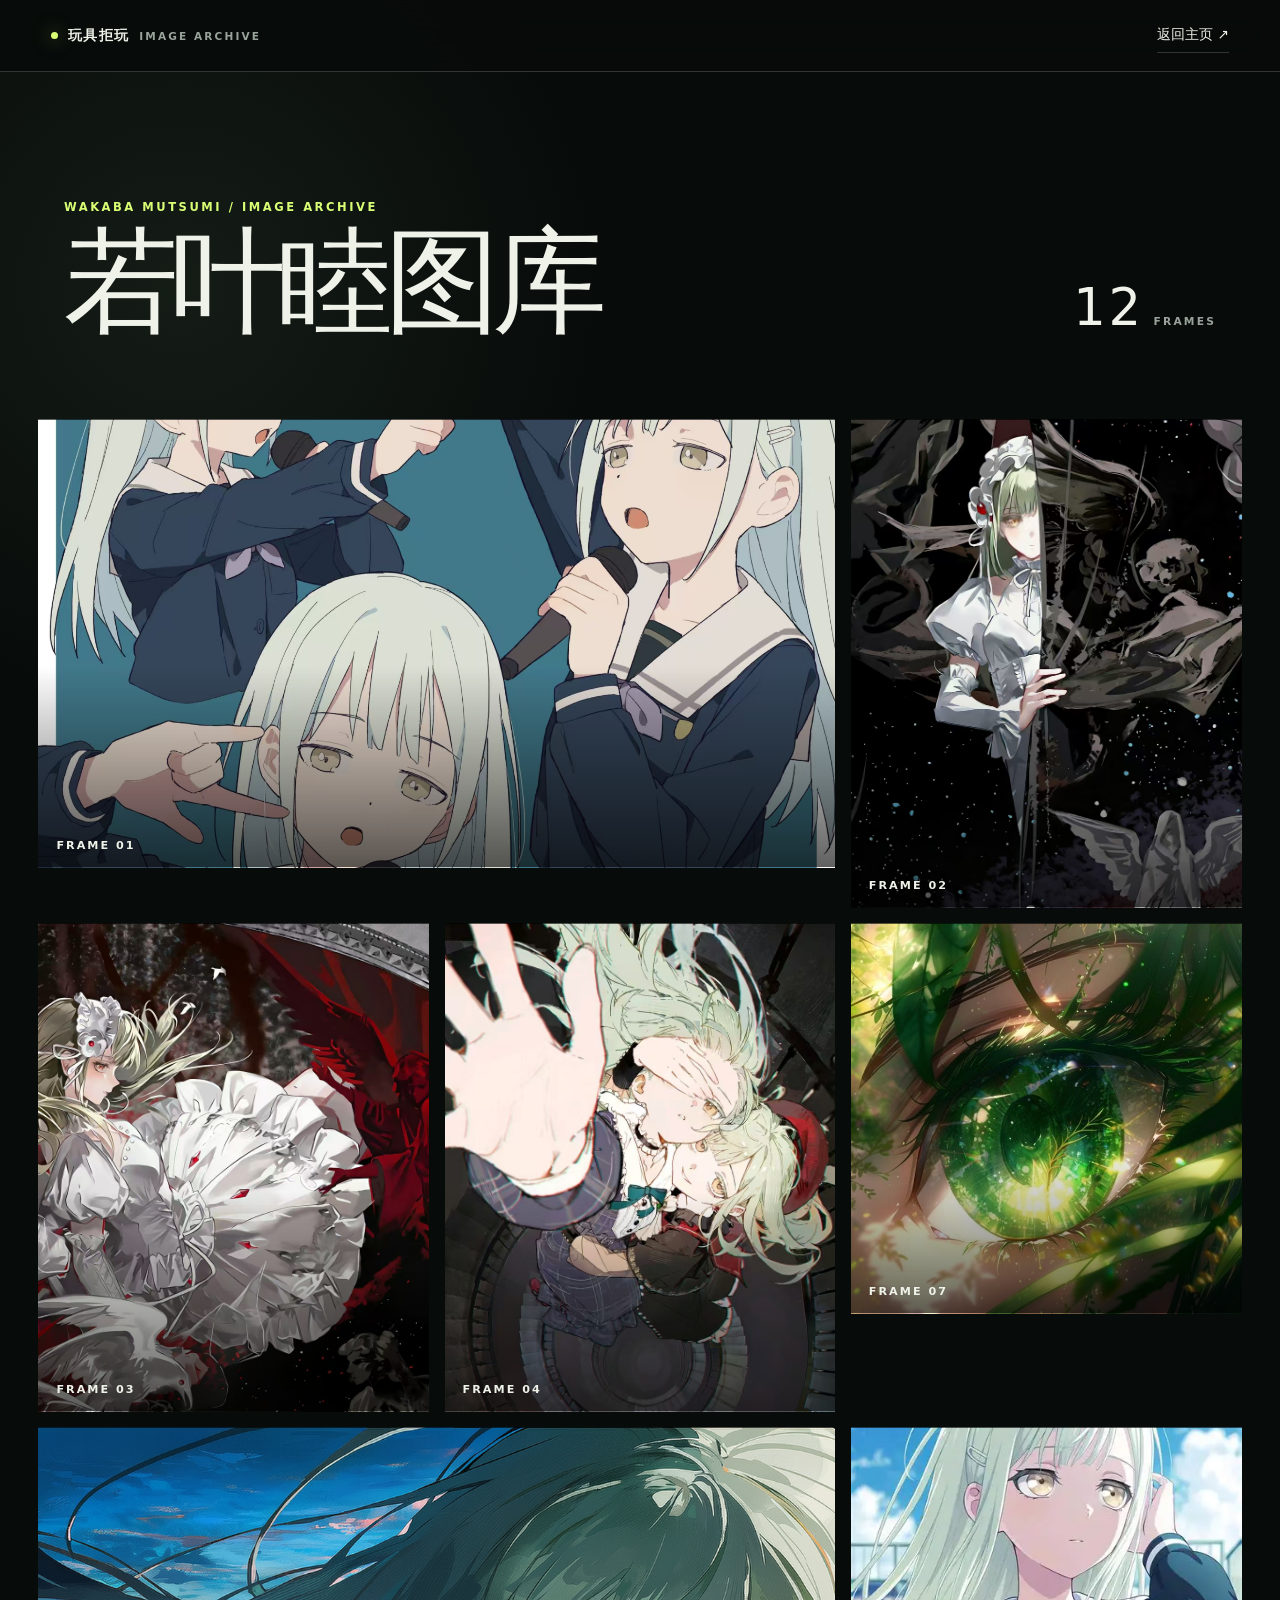
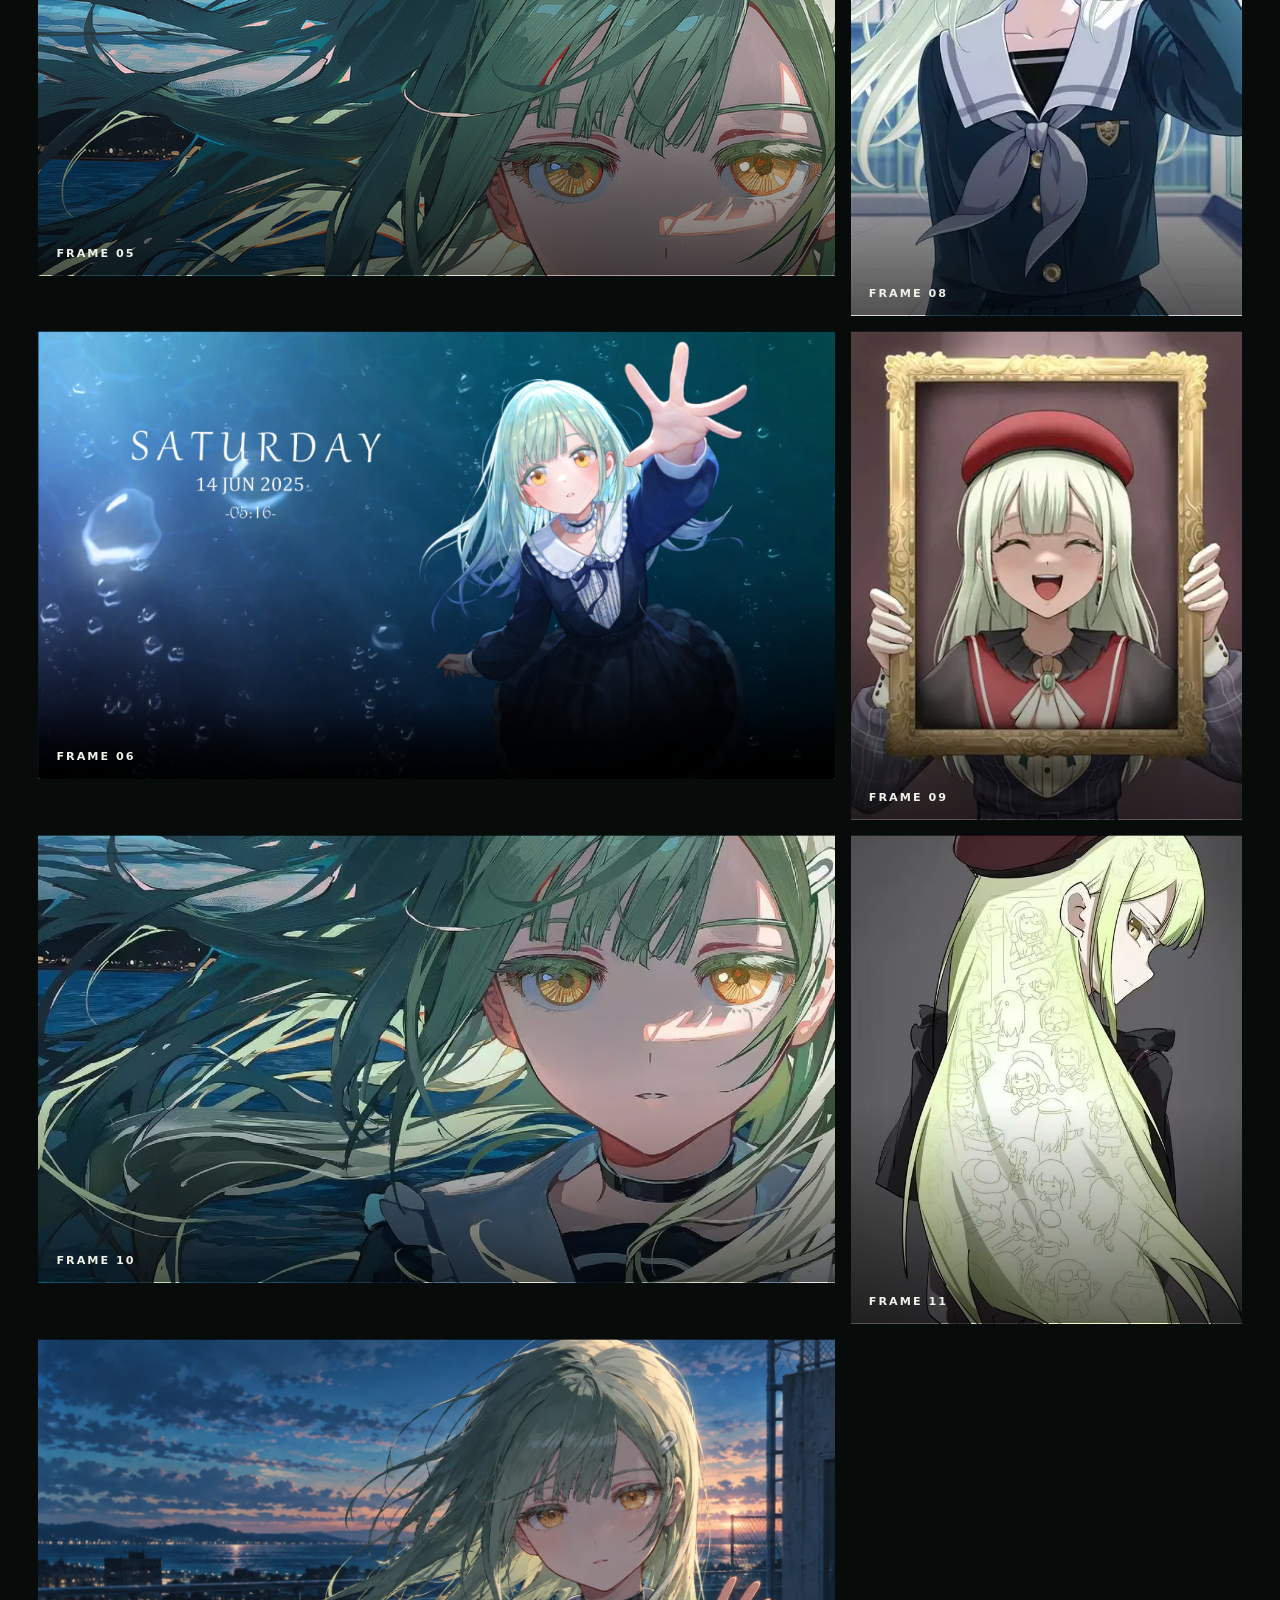
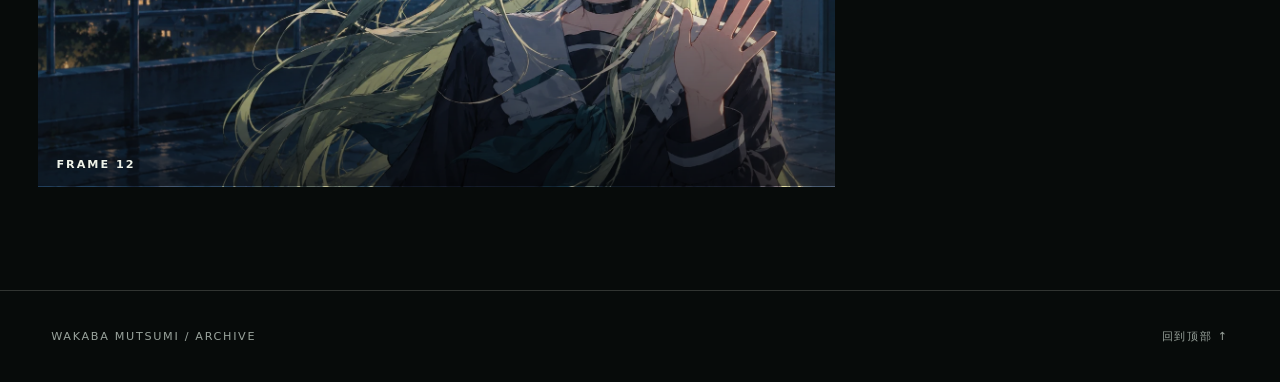
==== gallery.html @ 1264b60f "Add interactive Mutsumi image gallery" ====
<!doctype html>
<html lang="zh-CN">
  <head>
    <meta charset="utf-8" />
    <meta name="viewport" content="width=device-width, initial-scale=1" />
    <meta name="theme-color" content="#070b0a" />
    <title>若叶睦图库 | 玩具拒玩</title>
    <meta name="description" content="若叶睦图片收藏与全屏滑动预览。" />
    <link
      rel="icon"
      type="image/svg+xml"
      href="data:image/svg+xml,%3Csvg xmlns='http://www.w3.org/2000/svg' viewBox='0 0 64 64'%3E%3Crect width='64' height='64' rx='14' fill='%2308100d'/%3E%3Ccircle cx='32' cy='32' r='18' fill='none' stroke='%23b8d67b' stroke-width='4'/%3E%3Ccircle cx='32' cy='32' r='7' fill='%23e7ff91'/%3E%3C/svg%3E"
    />
    <link rel="stylesheet" href="./gallery.css?v=1" />
  </head>
  <body>
    <header class="gallery-header">
      <a class="gallery-brand" href="./index.html">
        <span aria-hidden="true"></span>
        <strong>玩具拒玩</strong>
        <small>IMAGE ARCHIVE</small>
      </a>
      <a class="back-link" href="./index.html">返回主页 <span aria-hidden="true">↗</span></a>
    </header>

    <main>
      <section class="gallery-intro" aria-labelledby="galleryTitle">
        <div>
          <p>WAKABA MUTSUMI / IMAGE ARCHIVE</p>
          <h1 id="galleryTitle">若叶睦图库</h1>
        </div>
        <p class="gallery-count"><strong id="imageCount">00</strong><span>FRAMES</span></p>
      </section>

      <section class="gallery-overview" aria-label="全部图片">
        <div id="galleryGrid" class="gallery-grid"></div>
      </section>
    </main>

    <footer class="gallery-footer">
      <span>WAKABA MUTSUMI / ARCHIVE</span>
      <a href="#galleryTitle">回到顶部 ↑</a>
    </footer>

    <dialog id="imageViewer" class="image-viewer" aria-label="图片浏览器">
      <div class="viewer-shell">
        <header class="viewer-header">
          <span id="viewerCounter">01 / 12</span>
          <button id="closeViewer" type="button" aria-label="关闭大图">关闭 ×</button>
        </header>

        <div id="viewerStage" class="viewer-stage">
          <button id="previousImage" class="viewer-arrow viewer-arrow-left" type="button" aria-label="上一张">←</button>
          <figure class="viewer-figure">
            <img id="viewerImage" src="" alt="" />
          </figure>
          <button id="nextImage" class="viewer-arrow viewer-arrow-right" type="button" aria-label="下一张">→</button>
        </div>

        <div class="viewer-bottom">
          <p>左右滑动或使用方向键切换</p>
          <div id="viewerThumbnails" class="viewer-thumbnails" aria-label="图片缩略导航"></div>
        </div>
      </div>
    </dialog>

    <script src="./gallery.js?v=1"></script>
  </body>
</html>
---- gallery.css ----
:root {
  color-scheme: dark;
  --ink: #070b0a;
  --paper: #eef2e8;
  --muted: #99a39c;
  --line: rgba(238, 242, 232, 0.18);
  --acid: #d9ff74;
  --header-height: 72px;
}

* { box-sizing: border-box; }

html { scroll-behavior: smooth; }

body {
  margin: 0;
  background:
    radial-gradient(circle at 14% 8%, rgba(114, 145, 104, 0.13), transparent 27rem),
    var(--ink);
  color: var(--paper);
  font-family: Inter, ui-sans-serif, system-ui, -apple-system, BlinkMacSystemFont, "Segoe UI", sans-serif;
}

body.viewer-open { overflow: hidden; }

button, a { color: inherit; font: inherit; }

a { text-decoration: none; }

button { border: 0; }

.gallery-header {
  position: sticky;
  z-index: 20;
  top: 0;
  min-height: var(--header-height);
  padding: 0 clamp(20px, 4vw, 64px);
  border-bottom: 1px solid var(--line);
  background: rgba(7, 11, 10, 0.86);
  backdrop-filter: blur(18px);
  display: flex;
  align-items: center;
  justify-content: space-between;
}

.gallery-brand {
  display: flex;
  align-items: center;
  gap: 10px;
  letter-spacing: 0.08em;
}

.gallery-brand > span {
  width: 7px;
  height: 7px;
  border-radius: 50%;
  background: var(--acid);
  box-shadow: 0 0 18px rgba(217, 255, 116, 0.58);
}

.gallery-brand strong { font-size: 0.88rem; }

.gallery-brand small {
  color: var(--muted);
  font-size: 0.66rem;
  font-weight: 700;
  letter-spacing: 0.2em;
}

.back-link {
  border-bottom: 1px solid var(--line);
  padding: 8px 0;
  font-size: 0.86rem;
}

.back-link:hover, .back-link:focus-visible { border-color: var(--acid); color: var(--acid); }

main { padding: 0 clamp(14px, 3vw, 46px) clamp(60px, 8vw, 120px); }

.gallery-intro {
  min-height: 38vh;
  padding: clamp(58px, 10vw, 128px) clamp(6px, 2vw, 26px) clamp(42px, 7vw, 82px);
  display: flex;
  align-items: flex-end;
  justify-content: space-between;
  gap: 30px;
}

.gallery-intro p {
  margin: 0 0 14px;
  color: var(--acid);
  font-size: 0.72rem;
  font-weight: 700;
  letter-spacing: 0.22em;
}

.gallery-intro h1 {
  margin: 0;
  font-family: "Noto Serif SC", "Songti SC", serif;
  font-size: clamp(3rem, 9vw, 8.5rem);
  font-weight: 500;
  letter-spacing: -0.07em;
  line-height: 0.95;
}

.gallery-intro .gallery-count {
  margin: 0;
  color: var(--paper);
  display: flex;
  align-items: baseline;
  gap: 10px;
}

.gallery-count strong { font-size: clamp(2rem, 4vw, 4rem); font-weight: 300; }
.gallery-count span { color: var(--muted); font-size: 0.67rem; letter-spacing: 0.2em; }

.gallery-grid {
  display: grid;
  grid-template-columns: repeat(12, minmax(0, 1fr));
  grid-auto-flow: dense;
  gap: clamp(8px, 1.2vw, 18px);
}

.gallery-item {
  position: relative;
  grid-column: span 4;
  min-height: 280px;
  padding: 0;
  overflow: hidden;
  background: #101614;
  cursor: zoom-in;
  text-align: left;
  isolation: isolate;
}

.gallery-item.is-wide { grid-column: span 8; aspect-ratio: 16 / 9; }
.gallery-item.is-square { aspect-ratio: 1; }
.gallery-item.is-portrait { aspect-ratio: 4 / 5; }

.gallery-item img {
  width: 100%;
  height: 100%;
  display: block;
  object-fit: cover;
  transition: transform 650ms cubic-bezier(0.2, 0.72, 0.2, 1), filter 450ms ease;
}

.gallery-item::after {
  content: "";
  position: absolute;
  inset: 0;
  z-index: 1;
  border: 1px solid transparent;
  background: linear-gradient(180deg, transparent 55%, rgba(0, 0, 0, 0.62));
  transition: border-color 250ms ease;
  pointer-events: none;
}

.gallery-item span {
  position: absolute;
  z-index: 2;
  left: 18px;
  bottom: 16px;
  font-size: 0.7rem;
  font-weight: 700;
  letter-spacing: 0.18em;
}

.gallery-item:hover img, .gallery-item:focus-visible img { transform: scale(1.035); filter: saturate(1.08); }
.gallery-item:hover::after, .gallery-item:focus-visible::after { border-color: var(--acid); }
.gallery-item:focus-visible { outline: 2px solid var(--acid); outline-offset: 3px; }

.gallery-footer {
  min-height: 92px;
  padding: 0 clamp(20px, 4vw, 64px);
  border-top: 1px solid var(--line);
  color: var(--muted);
  display: flex;
  align-items: center;
  justify-content: space-between;
  font-size: 0.7rem;
  letter-spacing: 0.15em;
}

.gallery-footer a:hover, .gallery-footer a:focus-visible { color: var(--acid); }

.image-viewer {
  width: 100vw;
  max-width: none;
  height: 100dvh;
  max-height: none;
  margin: 0;
  padding: 0;
  border: 0;
  background: rgba(3, 5, 5, 0.97);
  color: var(--paper);
}

.image-viewer::backdrop { background: rgba(0, 0, 0, 0.82); }

.viewer-shell {
  height: 100%;
  min-height: 0;
  display: grid;
  grid-template-rows: 64px minmax(0, 1fr) 112px;
}

.viewer-header {
  padding: 0 clamp(18px, 3vw, 44px);
  border-bottom: 1px solid var(--line);
  display: flex;
  align-items: center;
  justify-content: space-between;
  font-size: 0.72rem;
  letter-spacing: 0.18em;
}

.viewer-header button {
  padding: 12px 0 12px 20px;
  background: transparent;
  cursor: pointer;
}

.viewer-header button:hover, .viewer-header button:focus-visible { color: var(--acid); }

.viewer-stage {
  min-height: 0;
  display: grid;
  grid-template-columns: clamp(48px, 8vw, 108px) minmax(0, 1fr) clamp(48px, 8vw, 108px);
  align-items: stretch;
  touch-action: pan-y;
  user-select: none;
}

.viewer-figure {
  min-width: 0;
  min-height: 0;
  margin: 0;
  padding: clamp(12px, 2vw, 28px);
  display: grid;
  place-items: center;
}

.viewer-figure img {
  max-width: 100%;
  max-height: 100%;
  display: block;
  object-fit: contain;
  opacity: 1;
  transform: translateX(0);
  transition: opacity 150ms ease, transform 150ms ease;
}

.viewer-figure img.is-changing { opacity: 0; transform: translateX(var(--shift, 12px)); }

.viewer-arrow {
  background: transparent;
  color: var(--paper);
  font-size: 1.5rem;
  cursor: pointer;
}

.viewer-arrow:hover, .viewer-arrow:focus-visible { color: var(--acid); background: rgba(255, 255, 255, 0.035); }

.viewer-bottom {
  min-width: 0;
  padding: 12px clamp(18px, 3vw, 44px) 18px;
  border-top: 1px solid var(--line);
  display: grid;
  grid-template-columns: minmax(160px, 0.35fr) minmax(0, 1fr);
  align-items: center;
  gap: 24px;
}

.viewer-bottom > p {
  margin: 0;
  color: var(--muted);
  font-size: 0.72rem;
  letter-spacing: 0.1em;
}

.viewer-thumbnails {
  min-width: 0;
  overflow-x: auto;
  display: flex;
  gap: 8px;
  scrollbar-width: thin;
  scrollbar-color: var(--acid) transparent;
}

.viewer-thumb {
  flex: 0 0 56px;
  width: 56px;
  height: 56px;
  padding: 0;
  border: 1px solid transparent;
  background: #111;
  opacity: 0.5;
  cursor: pointer;
}

.viewer-thumb img { width: 100%; height: 100%; display: block; object-fit: cover; }
.viewer-thumb.is-active { border-color: var(--acid); opacity: 1; }
.viewer-thumb:focus-visible { outline: 2px solid var(--acid); outline-offset: -3px; }

@media (max-width: 760px) {
  :root { --header-height: 62px; }
  .gallery-brand small { display: none; }
  .gallery-intro { min-height: 30vh; align-items: flex-end; }
  .gallery-intro h1 { letter-spacing: -0.055em; }
  .gallery-count span { display: none; }
  .gallery-grid { grid-template-columns: repeat(2, minmax(0, 1fr)); grid-auto-flow: row; }
  .gallery-item, .gallery-item.is-wide { grid-column: span 1; min-height: 0; aspect-ratio: 4 / 5; }
  .gallery-item:nth-child(1), .gallery-item:nth-child(5), .gallery-item:nth-child(10), .gallery-item:nth-child(12) { grid-column: 1 / -1; aspect-ratio: 16 / 10; }
  .viewer-shell { grid-template-rows: 56px minmax(0, 1fr) 90px; }
  .viewer-stage { grid-template-columns: minmax(0, 1fr); }
  .viewer-arrow { position: absolute; z-index: 3; top: 50%; width: 52px; height: 70px; background: rgba(0, 0, 0, 0.25); }
  .viewer-arrow-left { left: 0; }
  .viewer-arrow-right { right: 0; }
  .viewer-figure { padding: 10px; }
  .viewer-bottom { grid-template-columns: 1fr; padding: 10px 14px 14px; }
  .viewer-bottom > p { display: none; }
  .viewer-thumb { flex-basis: 52px; width: 52px; height: 52px; }
}

@media (max-width: 430px) {
  .gallery-header { padding-inline: 16px; }
  .gallery-brand strong { font-size: 0.82rem; }
  .back-link { font-size: 0.78rem; }
  main { padding-inline: 9px; }
  .gallery-intro { padding-inline: 7px; }
  .gallery-grid { gap: 7px; }
  .gallery-item span { left: 11px; bottom: 10px; }
}

@media (prefers-reduced-motion: reduce) {
  html { scroll-behavior: auto; }
  .gallery-item img, .viewer-figure img { transition: none; }
}
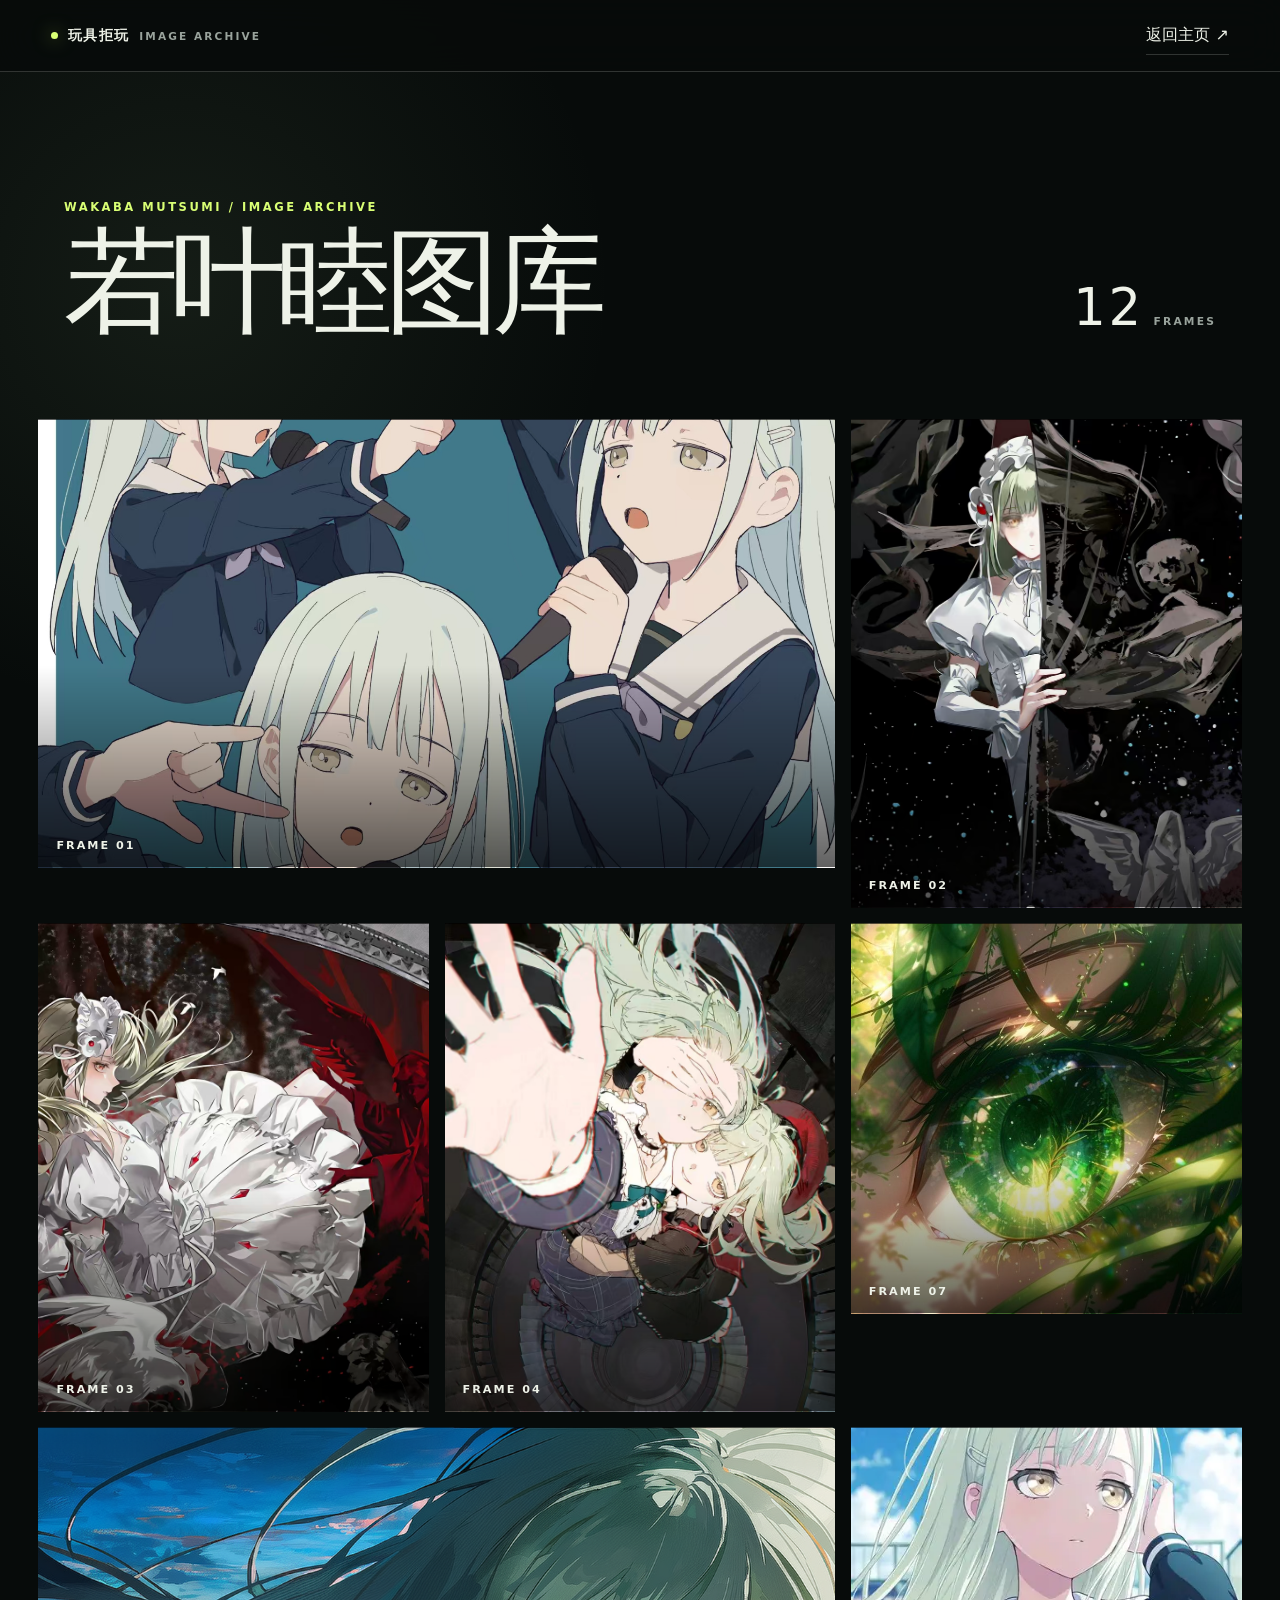
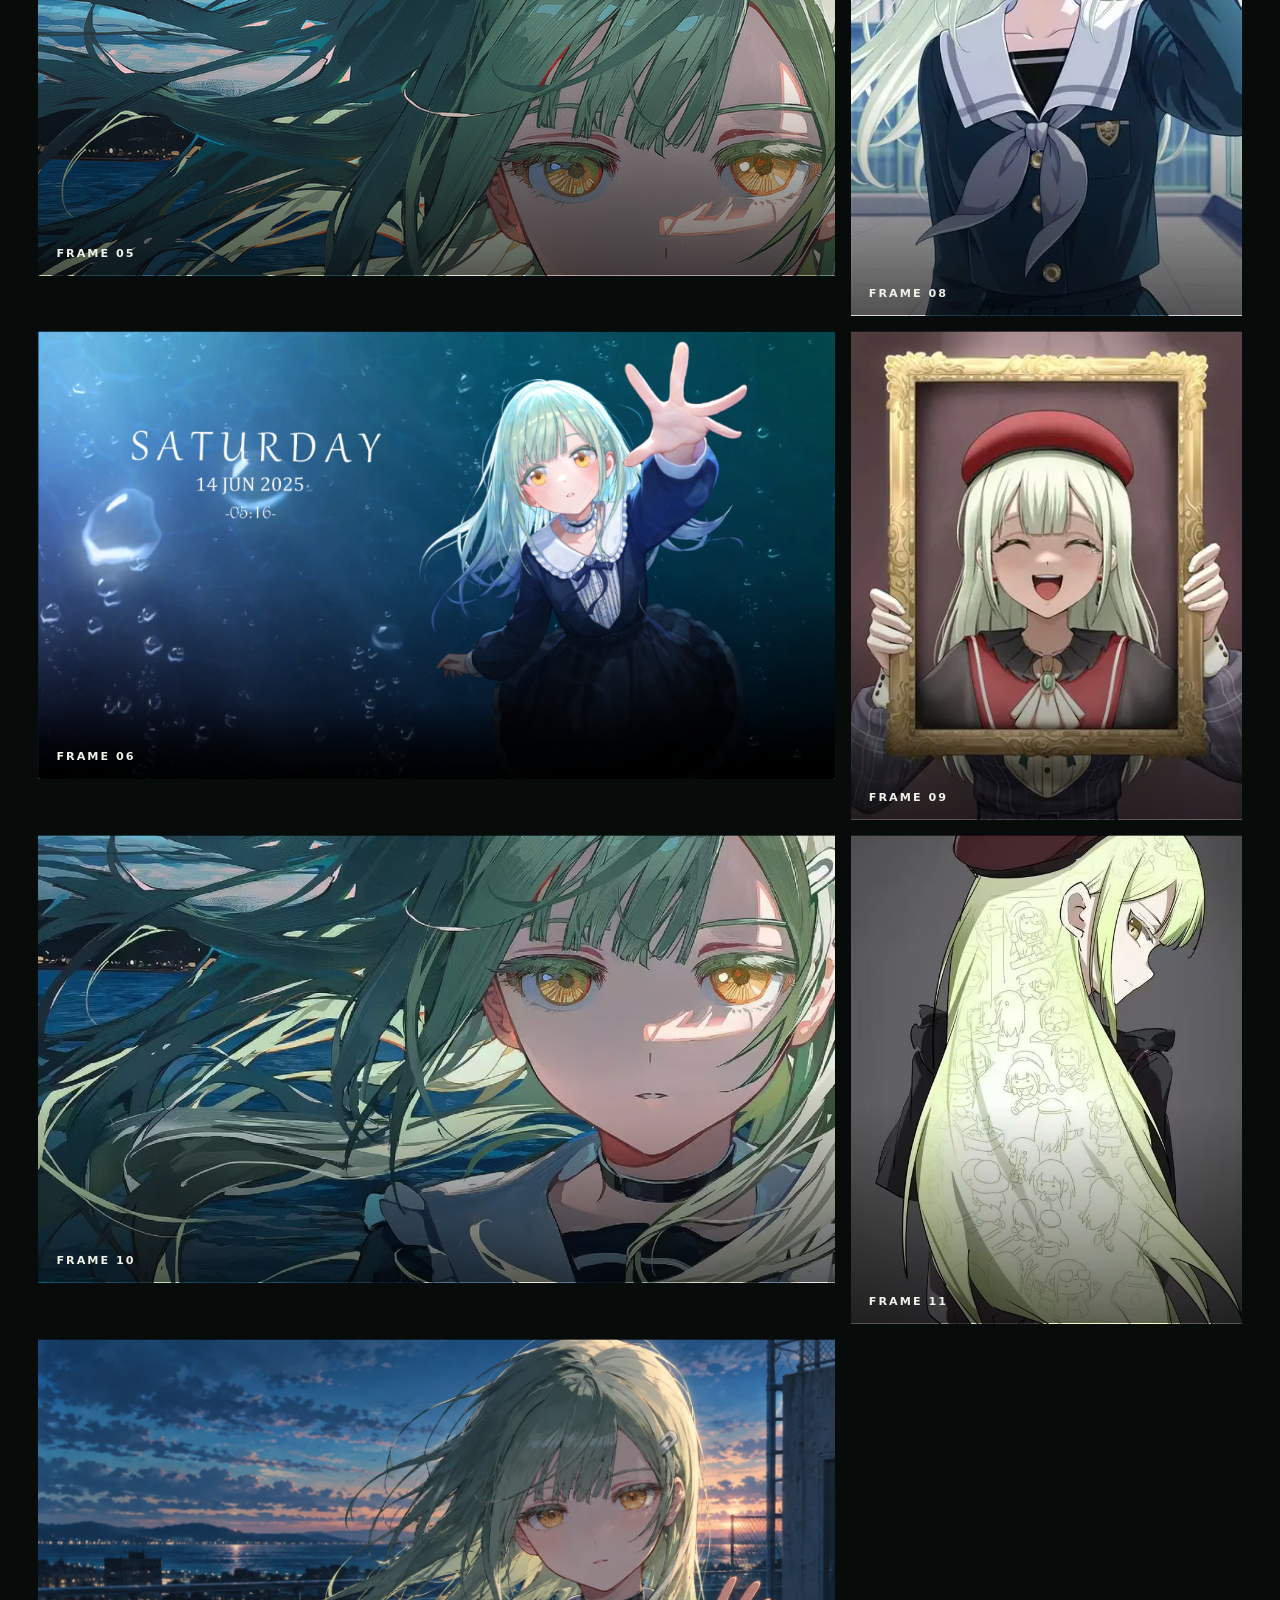
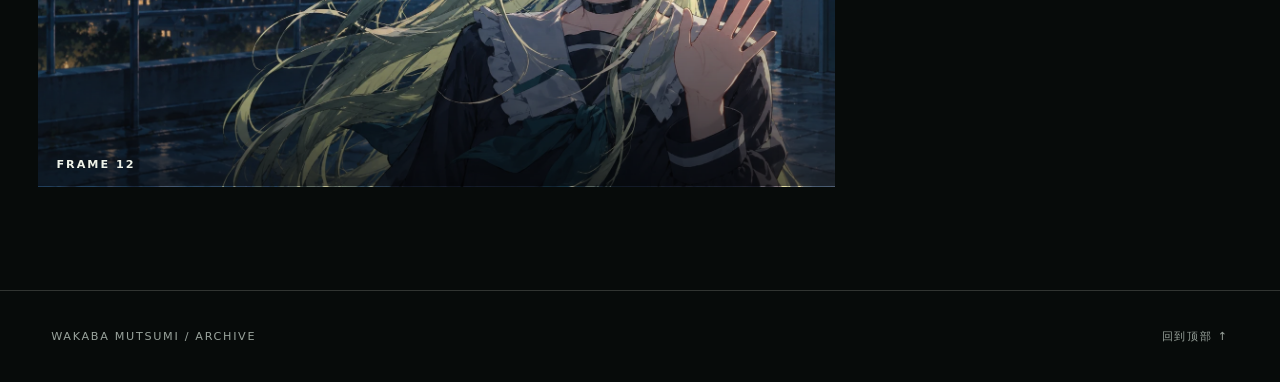
==== commit 9eba166e: "Embed image gallery at homepage end" ====
--- a/gallery.html
+++ b/gallery.html
@@ -11,9 +11,9 @@
       type="image/svg+xml"
       href="data:image/svg+xml,%3Csvg xmlns='http://www.w3.org/2000/svg' viewBox='0 0 64 64'%3E%3Crect width='64' height='64' rx='14' fill='%2308100d'/%3E%3Ccircle cx='32' cy='32' r='18' fill='none' stroke='%23b8d67b' stroke-width='4'/%3E%3Ccircle cx='32' cy='32' r='7' fill='%23e7ff91'/%3E%3C/svg%3E"
     />
-    <link rel="stylesheet" href="./gallery.css?v=1" />
+    <link rel="stylesheet" href="./gallery.css?v=2" />
   </head>
-  <body>
+  <body class="gallery-page">
     <header class="gallery-header">
       <a class="gallery-brand" href="./index.html">
         <span aria-hidden="true"></span>
--- a/gallery.css
+++ b/gallery.css
@@ -1,41 +1,41 @@
 :root {
   color-scheme: dark;
-  --ink: #070b0a;
-  --paper: #eef2e8;
-  --muted: #99a39c;
-  --line: rgba(238, 242, 232, 0.18);
-  --acid: #d9ff74;
-  --header-height: 72px;
+  --gallery-ink: #070b0a;
+  --gallery-paper: #eef2e8;
+  --gallery-muted: #99a39c;
+  --gallery-line: rgba(238, 242, 232, 0.18);
+  --gallery-acid: #d9ff74;
+  --gallery-header-height: 72px;
 }
 
 * { box-sizing: border-box; }
 
 html { scroll-behavior: smooth; }
 
-body {
+body.gallery-page {
   margin: 0;
   background:
     radial-gradient(circle at 14% 8%, rgba(114, 145, 104, 0.13), transparent 27rem),
-    var(--ink);
-  color: var(--paper);
+    var(--gallery-ink);
+  color: var(--gallery-paper);
   font-family: Inter, ui-sans-serif, system-ui, -apple-system, BlinkMacSystemFont, "Segoe UI", sans-serif;
 }
 
 body.viewer-open { overflow: hidden; }
 
-button, a { color: inherit; font: inherit; }
-
-a { text-decoration: none; }
-
-button { border: 0; }
+.gallery-page button, .gallery-page a { color: inherit; font: inherit; }
+
+.gallery-page a { text-decoration: none; }
+
+.gallery-page button { border: 0; }
 
 .gallery-header {
   position: sticky;
   z-index: 20;
   top: 0;
-  min-height: var(--header-height);
+  min-height: var(--gallery-header-height);
   padding: 0 clamp(20px, 4vw, 64px);
-  border-bottom: 1px solid var(--line);
+  border-bottom: 1px solid var(--gallery-line);
   background: rgba(7, 11, 10, 0.86);
   backdrop-filter: blur(18px);
   display: flex;
@@ -54,28 +54,28 @@
   width: 7px;
   height: 7px;
   border-radius: 50%;
-  background: var(--acid);
+  background: var(--gallery-acid);
   box-shadow: 0 0 18px rgba(217, 255, 116, 0.58);
 }
 
 .gallery-brand strong { font-size: 0.88rem; }
 
 .gallery-brand small {
-  color: var(--muted);
+  color: var(--gallery-muted);
   font-size: 0.66rem;
   font-weight: 700;
   letter-spacing: 0.2em;
 }
 
 .back-link {
-  border-bottom: 1px solid var(--line);
+  border-bottom: 1px solid var(--gallery-line);
   padding: 8px 0;
   font-size: 0.86rem;
 }
 
-.back-link:hover, .back-link:focus-visible { border-color: var(--acid); color: var(--acid); }
-
-main { padding: 0 clamp(14px, 3vw, 46px) clamp(60px, 8vw, 120px); }
+.back-link:hover, .back-link:focus-visible { border-color: var(--gallery-acid); color: var(--gallery-acid); }
+
+.gallery-page > main { padding: 0 clamp(14px, 3vw, 46px) clamp(60px, 8vw, 120px); }
 
 .gallery-intro {
   min-height: 38vh;
@@ -88,7 +88,7 @@
 
 .gallery-intro p {
   margin: 0 0 14px;
-  color: var(--acid);
+  color: var(--gallery-acid);
   font-size: 0.72rem;
   font-weight: 700;
   letter-spacing: 0.22em;
@@ -105,14 +105,14 @@
 
 .gallery-intro .gallery-count {
   margin: 0;
-  color: var(--paper);
+  color: var(--gallery-paper);
   display: flex;
   align-items: baseline;
   gap: 10px;
 }
 
 .gallery-count strong { font-size: clamp(2rem, 4vw, 4rem); font-weight: 300; }
-.gallery-count span { color: var(--muted); font-size: 0.67rem; letter-spacing: 0.2em; }
+.gallery-count span { color: var(--gallery-muted); font-size: 0.67rem; letter-spacing: 0.2em; }
 
 .gallery-grid {
   display: grid;
@@ -167,14 +167,14 @@
 }
 
 .gallery-item:hover img, .gallery-item:focus-visible img { transform: scale(1.035); filter: saturate(1.08); }
-.gallery-item:hover::after, .gallery-item:focus-visible::after { border-color: var(--acid); }
-.gallery-item:focus-visible { outline: 2px solid var(--acid); outline-offset: 3px; }
+.gallery-item:hover::after, .gallery-item:focus-visible::after { border-color: var(--gallery-acid); }
+.gallery-item:focus-visible { outline: 2px solid var(--gallery-acid); outline-offset: 3px; }
 
 .gallery-footer {
   min-height: 92px;
   padding: 0 clamp(20px, 4vw, 64px);
-  border-top: 1px solid var(--line);
-  color: var(--muted);
+  border-top: 1px solid var(--gallery-line);
+  color: var(--gallery-muted);
   display: flex;
   align-items: center;
   justify-content: space-between;
@@ -182,7 +182,7 @@
   letter-spacing: 0.15em;
 }
 
-.gallery-footer a:hover, .gallery-footer a:focus-visible { color: var(--acid); }
+.gallery-footer a:hover, .gallery-footer a:focus-visible { color: var(--gallery-acid); }
 
 .image-viewer {
   width: 100vw;
@@ -193,7 +193,7 @@
   padding: 0;
   border: 0;
   background: rgba(3, 5, 5, 0.97);
-  color: var(--paper);
+  color: var(--gallery-paper);
 }
 
 .image-viewer::backdrop { background: rgba(0, 0, 0, 0.82); }
@@ -207,7 +207,7 @@
 
 .viewer-header {
   padding: 0 clamp(18px, 3vw, 44px);
-  border-bottom: 1px solid var(--line);
+  border-bottom: 1px solid var(--gallery-line);
   display: flex;
   align-items: center;
   justify-content: space-between;
@@ -221,7 +221,7 @@
   cursor: pointer;
 }
 
-.viewer-header button:hover, .viewer-header button:focus-visible { color: var(--acid); }
+.viewer-header button:hover, .viewer-header button:focus-visible { color: var(--gallery-acid); }
 
 .viewer-stage {
   min-height: 0;
@@ -255,17 +255,17 @@
 
 .viewer-arrow {
   background: transparent;
-  color: var(--paper);
+  color: var(--gallery-paper);
   font-size: 1.5rem;
   cursor: pointer;
 }
 
-.viewer-arrow:hover, .viewer-arrow:focus-visible { color: var(--acid); background: rgba(255, 255, 255, 0.035); }
+.viewer-arrow:hover, .viewer-arrow:focus-visible { color: var(--gallery-acid); background: rgba(255, 255, 255, 0.035); }
 
 .viewer-bottom {
   min-width: 0;
   padding: 12px clamp(18px, 3vw, 44px) 18px;
-  border-top: 1px solid var(--line);
+  border-top: 1px solid var(--gallery-line);
   display: grid;
   grid-template-columns: minmax(160px, 0.35fr) minmax(0, 1fr);
   align-items: center;
@@ -274,7 +274,7 @@
 
 .viewer-bottom > p {
   margin: 0;
-  color: var(--muted);
+  color: var(--gallery-muted);
   font-size: 0.72rem;
   letter-spacing: 0.1em;
 }
@@ -285,7 +285,7 @@
   display: flex;
   gap: 8px;
   scrollbar-width: thin;
-  scrollbar-color: var(--acid) transparent;
+  scrollbar-color: var(--gallery-acid) transparent;
 }
 
 .viewer-thumb {
@@ -300,11 +300,11 @@
 }
 
 .viewer-thumb img { width: 100%; height: 100%; display: block; object-fit: cover; }
-.viewer-thumb.is-active { border-color: var(--acid); opacity: 1; }
-.viewer-thumb:focus-visible { outline: 2px solid var(--acid); outline-offset: -3px; }
+.viewer-thumb.is-active { border-color: var(--gallery-acid); opacity: 1; }
+.viewer-thumb:focus-visible { outline: 2px solid var(--gallery-acid); outline-offset: -3px; }
 
 @media (max-width: 760px) {
-  :root { --header-height: 62px; }
+  :root { --gallery-header-height: 62px; }
   .gallery-brand small { display: none; }
   .gallery-intro { min-height: 30vh; align-items: flex-end; }
   .gallery-intro h1 { letter-spacing: -0.055em; }
